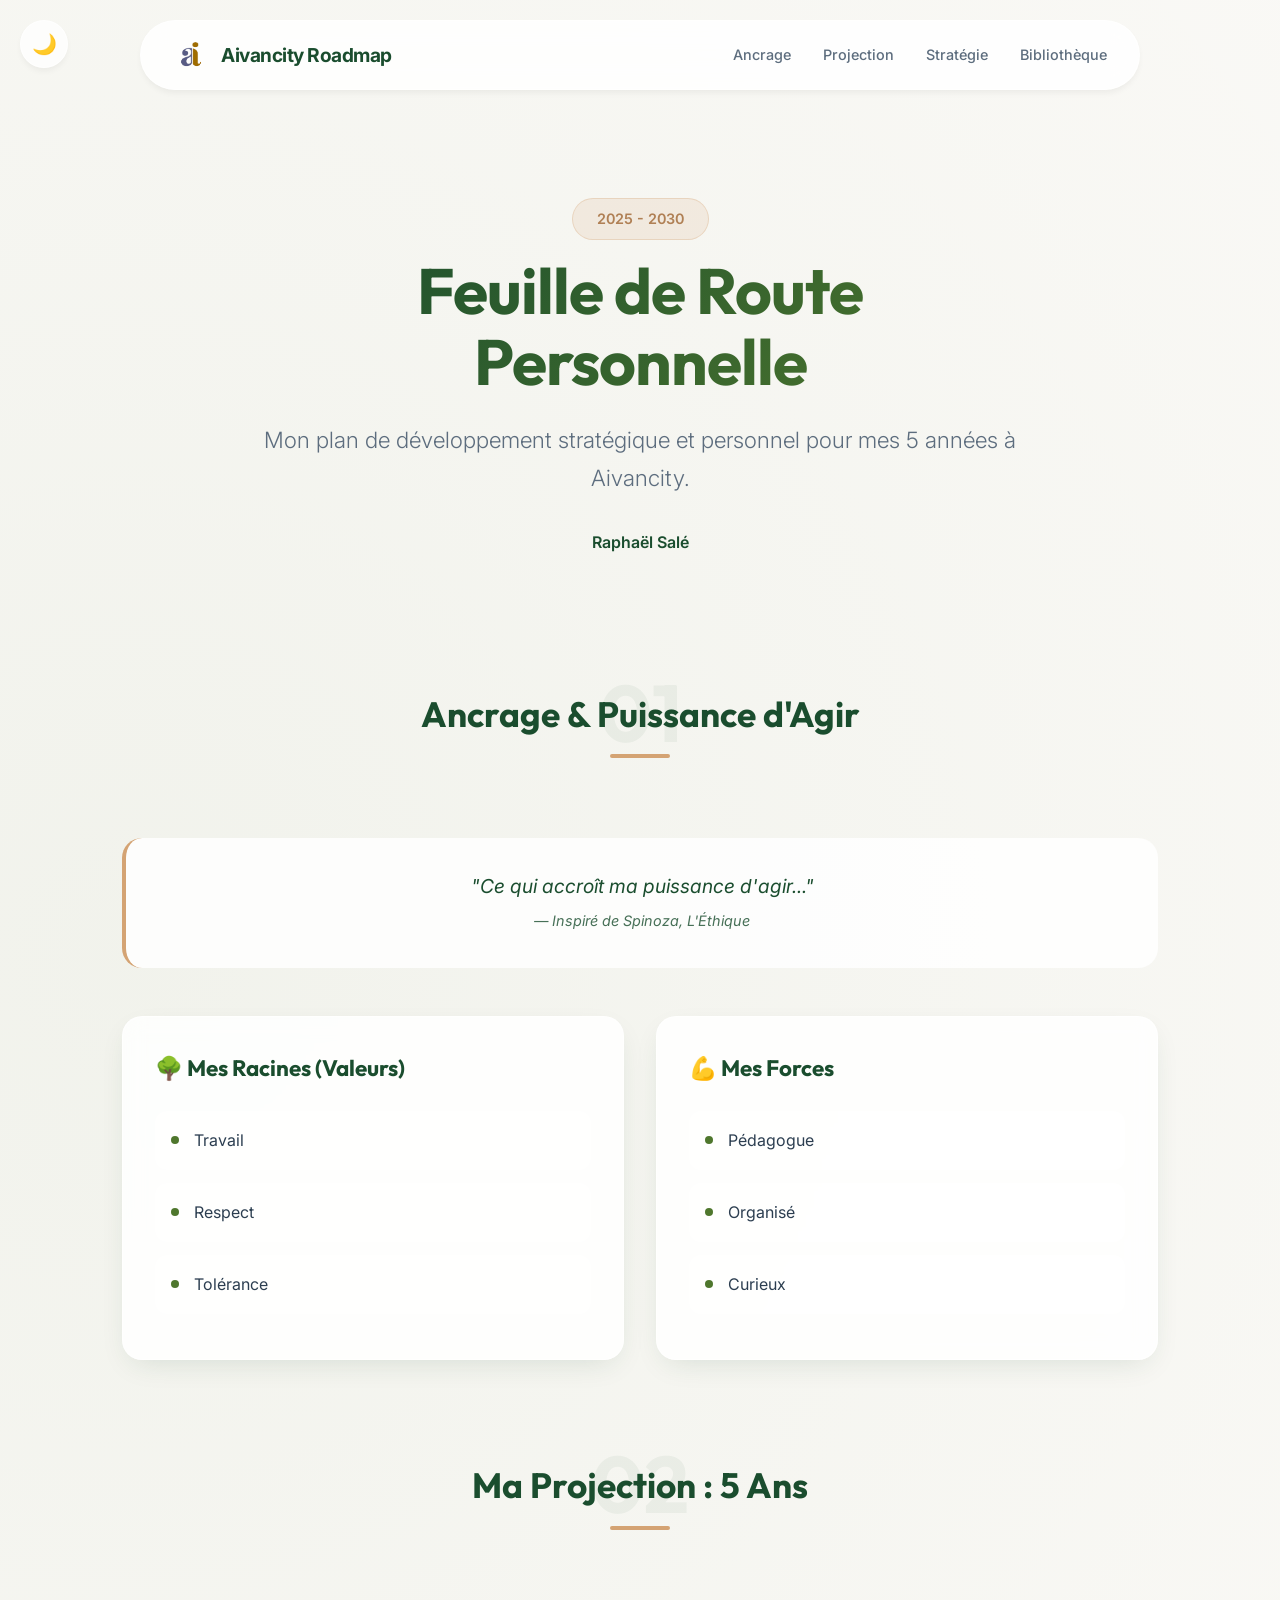
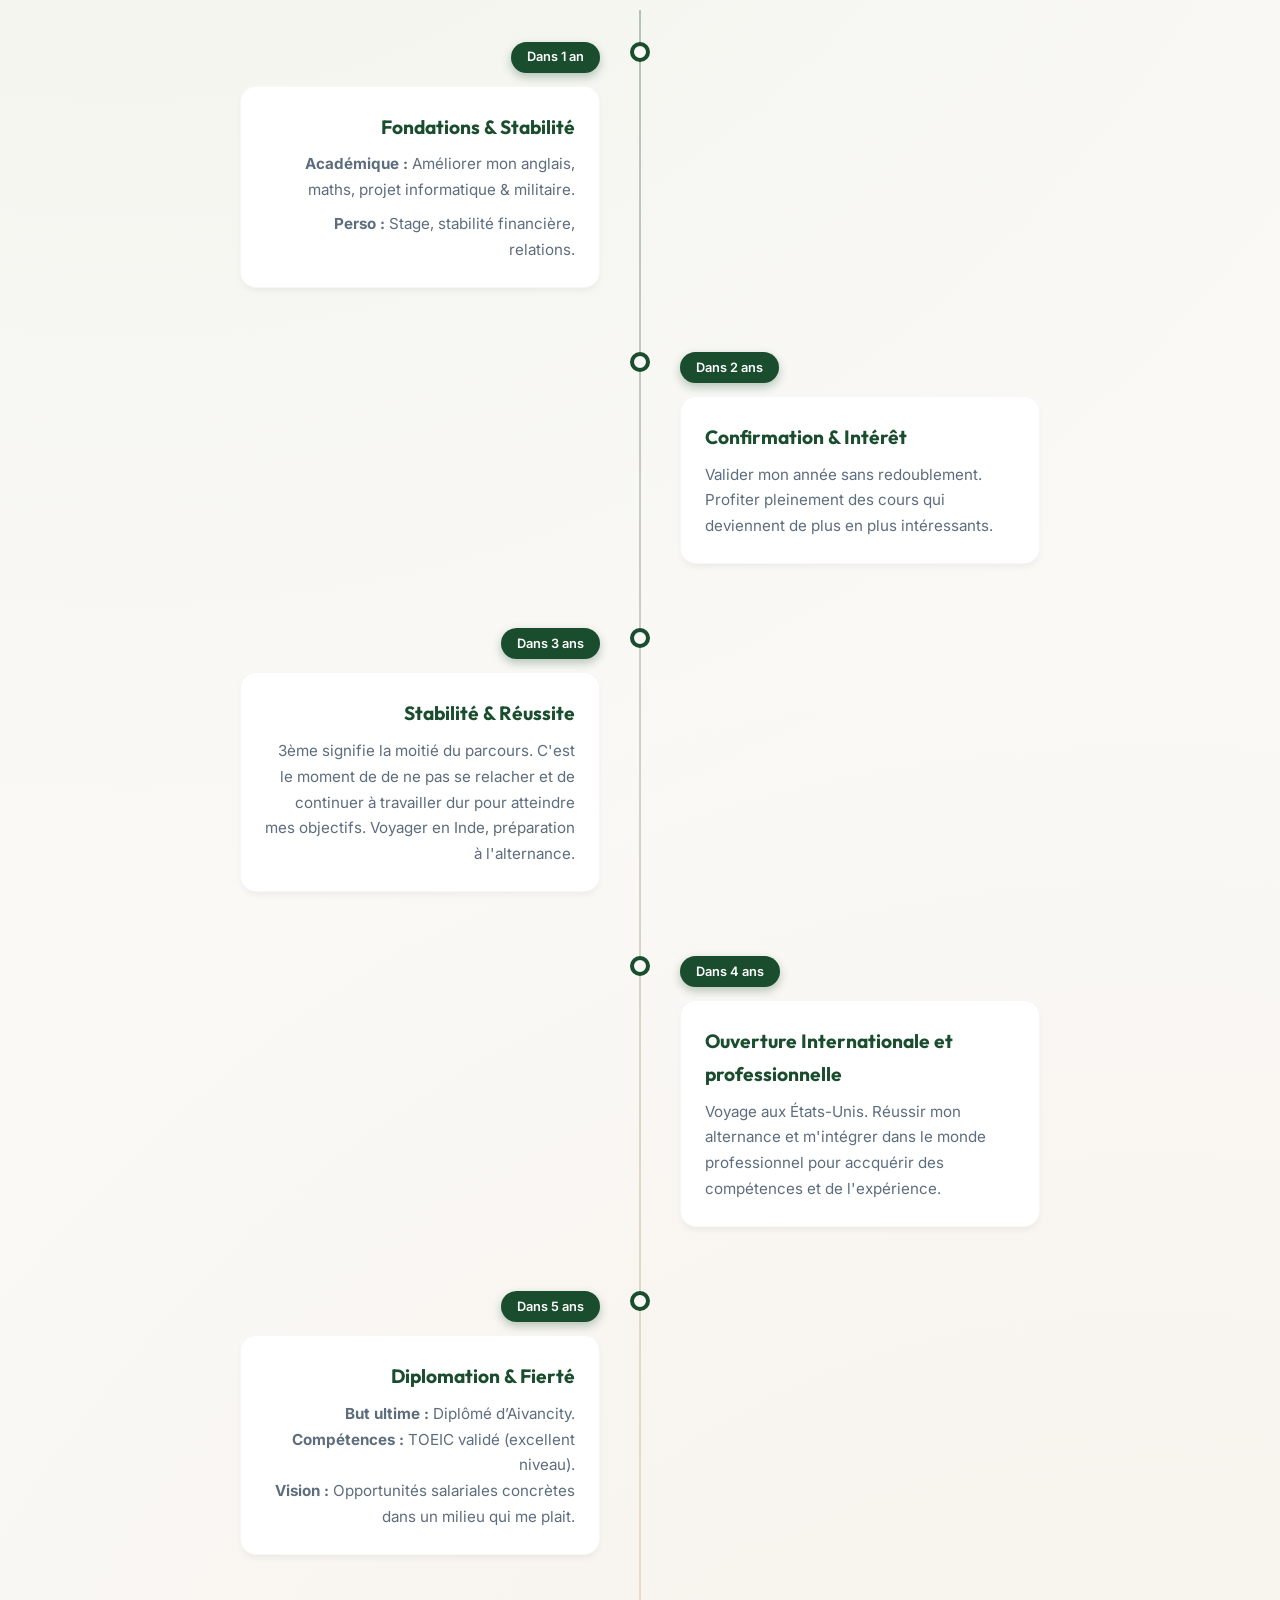
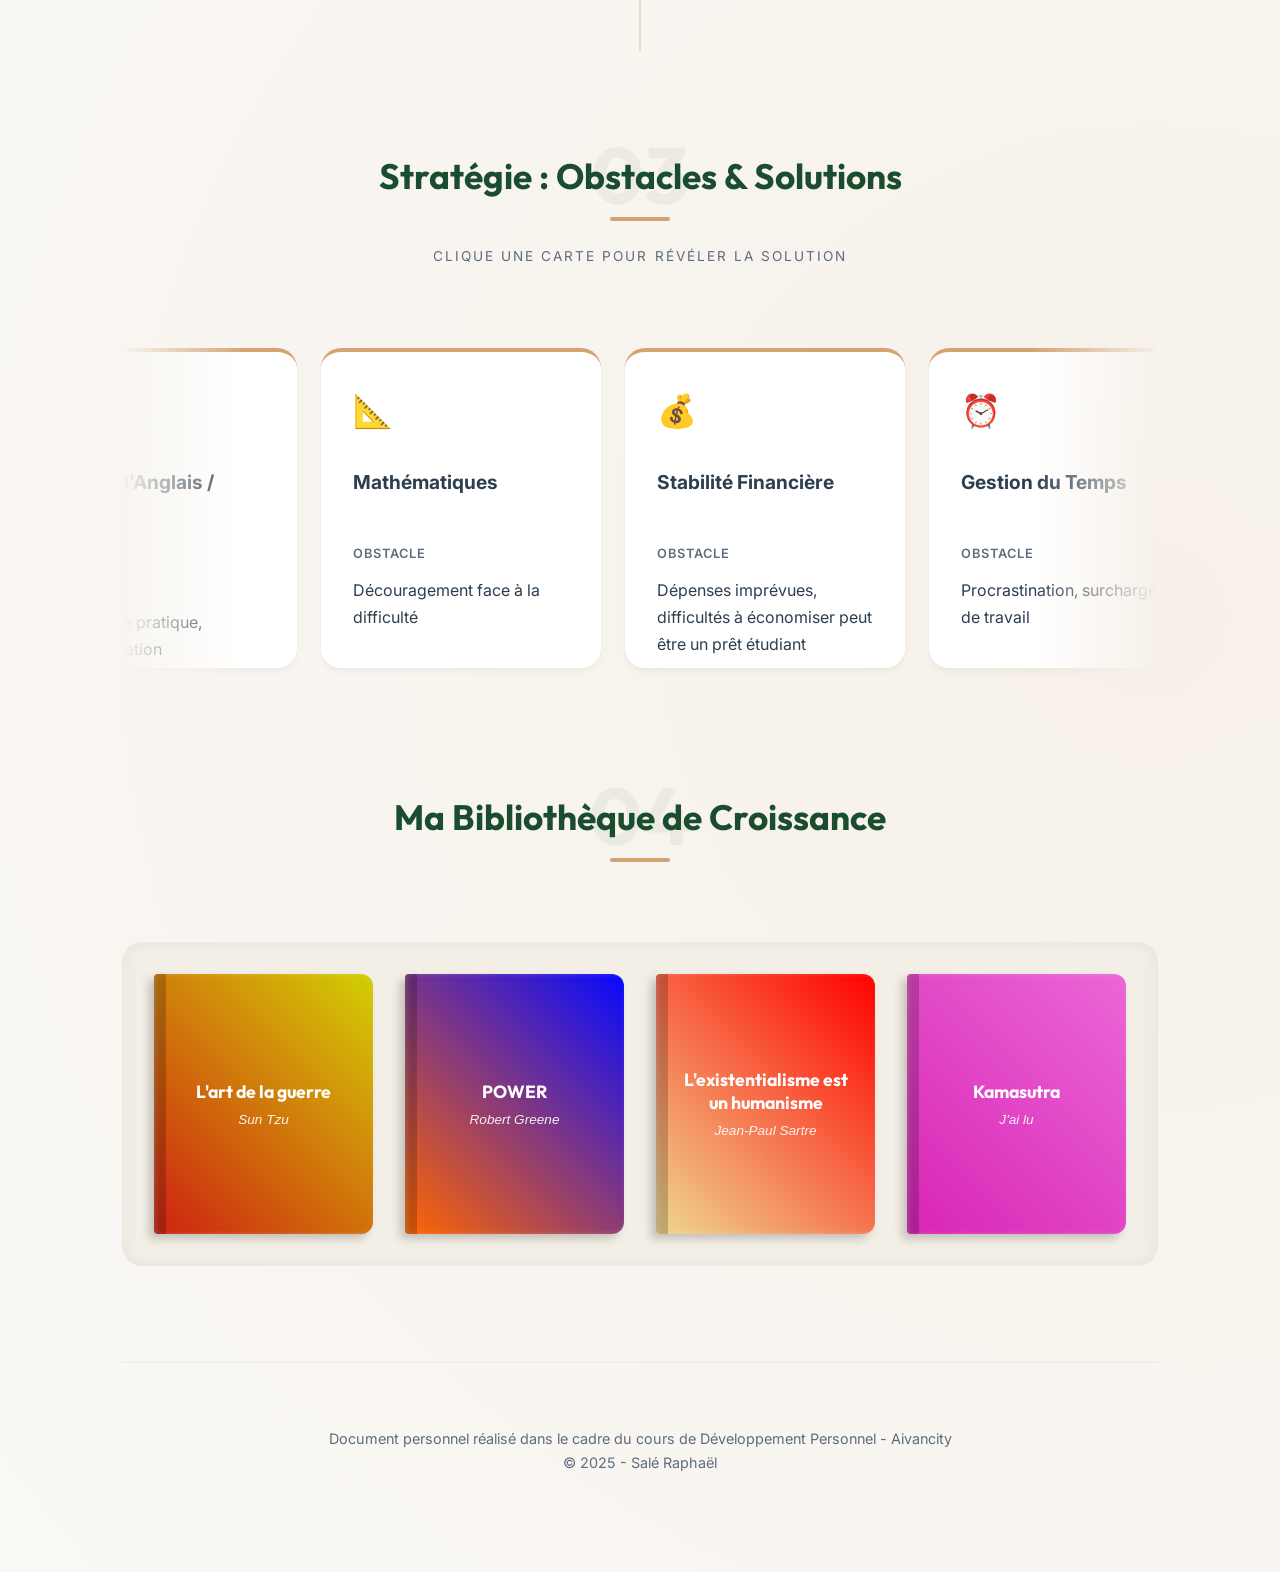
==== index.html @ b2b8fdcf "Commit du site web renommé en index" ====
<!DOCTYPE html>
<html lang="fr">

<head>
    <meta charset="UTF-8">
    <meta name="viewport" content="width=device-width, initial-scale=1.0">
    <title>Ma Feuille de Route - Aivancity</title>

    <!-- Google Fonts -->
    <link rel="preconnect" href="https://fonts.googleapis.com">
    <link rel="preconnect" href="https://fonts.gstatic.com" crossorigin>
    <link
        href="https://fonts.googleapis.com/css2?family=Inter:wght@300;400;500;600&family=Outfit:wght@300;400;600;700&display=swap"
        rel="stylesheet">

    <link rel="stylesheet" href="feuille-de-route.css">
</head>

<body>

    <button class="theme-toggle" type="button" aria-pressed="false" aria-label="Activer le mode sombre"
        title="Activer le mode sombre">
        <span class="theme-toggle-icon">🌙</span>
    </button>

    <!-- Navigation -->
    <nav class="navbar">
        <div class="nav-logo">
            <img src="logo.png" alt="Logo Aivancity" class="nav-logo-img">
            <span>Aivancity Roadmap</span>
        </div>
        <div class="nav-links">
            <a href="#ancrage">Ancrage</a>
            <a href="#projection">Projection</a>
            <a href="#strategie">Stratégie</a>
            <a href="#bibliotheque">Bibliothèque</a>
        </div>
    </nav>

    <!-- Hero -->
    <header>
        <div class="hero-content">
            <span class="hero-badge">2025 - 2030</span>
            <h1>Feuille de Route<br>Personnelle</h1>
            <p class="subtitle">Mon plan de développement stratégique et personnel pour mes 5 années à Aivancity.</p>
            <p style="font-weight: 600; color: var(--primary);">Raphaël Salé</p>
        </div>
    </header>

    <div class="container">

        <!-- Section 1: Ancrage -->
        <section id="ancrage">
            <div class="section-header">
                <span class="section-number">01</span>
                <h2>Ancrage & Puissance d'Agir</h2>
            </div>

            <div class="quote-box">
                "Ce qui accroît ma puissance d'agir..." <br>
                <span style="font-size: 0.9rem; opacity: 0.8;">— Inspiré de Spinoza, L'Éthique</span>
            </div>

            <div class="values-grid">
                <div class="card value-card">
                    <h3>🌳 Mes Racines (Valeurs)</h3>
                    <ul class="value-list">
                        <li>Travail</li>
                        <li>Respect</li>
                        <li>Tolérance</li>
                    </ul>
                </div>
                <div class="card value-card">
                    <h3>💪 Mes Forces</h3>
                    <ul class="value-list">
                        <li>Pédagogue</li>
                        <li>Organisé</li>
                        <li>Curieux</li>
                    </ul>
                </div>
            </div>
        </section>

        <!-- Section 2: Projection -->
        <section id="projection">
            <div class="section-header">
                <span class="section-number">02</span>
                <h2>Ma Projection : 5 Ans</h2>
            </div>

            <div class="timeline">

                <!-- Year 1 -->
                <div class="timeline-item">
                    <div class="timeline-dot"></div>
                    <div class="timeline-content">
                        <span class="year-badge">Dans 1 an</span>
                        <div class="timeline-card">
                            <h3>Fondations & Stabilité</h3>
                            <p><strong>Académique :</strong> Améliorer mon anglais, maths, projet informatique &
                                militaire.</p>
                            <p style="margin-top:0.5rem;"><strong>Perso :</strong> Stage, stabilité financière,
                                relations.</p>
                        </div>
                    </div>
                </div>

                <!-- Year 2 -->
                <div class="timeline-item">
                    <div class="timeline-dot"></div>
                    <div class="timeline-content">
                        <span class="year-badge">Dans 2 ans</span>
                        <div class="timeline-card">
                            <h3>Confirmation & Intérêt</h3>
                            <p>Valider mon année sans redoublement. Profiter pleinement des cours qui deviennent de plus
                                en plus intéressants.</p>
                        </div>
                    </div>
                </div>

                <!-- Year 3 -->
                <div class="timeline-item">
                    <div class="timeline-dot"></div>
                    <div class="timeline-content">
                        <span class="year-badge">Dans 3 ans</span>
                        <div class="timeline-card">
                            <h3>Stabilité & Réussite</h3>
                            <p>3ème signifie la moitié du parcours. C'est le moment de de ne pas se relacher et de continuer à travailler dur pour atteindre mes objectifs. Voyager en Inde, préparation à l'alternance.</p>
                        </div>
                    </div>
                </div>

                <!-- Year 4 -->
                <div class="timeline-item">
                    <div class="timeline-dot"></div>
                    <div class="timeline-content">
                        <span class="year-badge">Dans 4 ans</span>
                        <div class="timeline-card">
                            <h3>Ouverture Internationale et professionnelle</h3>
                            <p>Voyage aux États-Unis. Réussir mon alternance et m'intégrer dans le monde professionnel pour accquérir des compétences et de l'expérience.
                            </p>
                        </div>
                    </div>
                </div>

                <!-- Year 5 -->
                <div class="timeline-item">
                    <div class="timeline-dot"></div>
                    <div class="timeline-content">
                        <span class="year-badge">Dans 5 ans</span>
                        <div class="timeline-card">
                            <h3>Diplomation & Fierté</h3>
                            <p><strong>But ultime :</strong> Diplômé d’Aivancity.</p>
                            <p><strong>Compétences :</strong> TOEIC validé (excellent niveau).</p>
                            <p><strong>Vision :</strong> Opportunités salariales concrètes dans un milieu qui me plait.</p>
                        </div>
                    </div>
                </div>

            </div>
        </section>

        <!-- Section 3: Stratégie -->
        <section id="strategie">
            <div class="section-header">
                <span class="section-number">03</span>
                <h2>Stratégie : Obstacles & Solutions</h2>
                <p class="strategy-subtext">Clique une carte pour révéler la solution</p>
            </div>

            <div class="strategy-grid">
                <!-- Card 1 -->
                <div class="strategy-card" role="button" tabindex="0" aria-pressed="false">
                    <div class="strategy-card-inner">
                        <div class="strategy-card-face card-front">
                            <span class="strategy-icon">🇬🇧</span>
                            <span class="strategy-title">Niveau d'Anglais / TOEIC</span>
                            <span class="strategy-label">Obstacle</span>
                            <p>Manque de pratique, procrastination</p>
                        </div>
                        <div class="strategy-card-face card-back">
                            <span class="strategy-icon">🇬🇧</span>
                            <span class="strategy-title">Niveau d'Anglais / TOEIC</span>
                            <span class="strategy-label solution">Solution</span>
                            <p>Séries en VO, lire 1 article BBC/jour</p>
                        </div>
                    </div>
                </div>

                <!-- Card 2 -->
                <div class="strategy-card" role="button" tabindex="0" aria-pressed="false">
                    <div class="strategy-card-inner">
                        <div class="strategy-card-face card-front">
                            <span class="strategy-icon">📐</span>
                            <span class="strategy-title">Mathématiques</span>
                            <span class="strategy-label">Obstacle</span>
                            <p>Découragement face à la difficulté</p>
                        </div>
                        <div class="strategy-card-face card-back">
                            <span class="strategy-icon">📐</span>
                            <span class="strategy-title">Mathématiques</span>
                            <span class="strategy-label solution">Solution</span>
                            <p>Groupe de travail, tutorat, changer de méthode</p>
                        </div>
                    </div>
                </div>

                <!-- Card 3 -->
                <div class="strategy-card" role="button" tabindex="0" aria-pressed="false">
                    <div class="strategy-card-inner">
                        <div class="strategy-card-face card-front">
                            <span class="strategy-icon">💰</span>
                            <span class="strategy-title">Stabilité Financière</span>
                            <span class="strategy-label">Obstacle</span>
                            <p>Dépenses imprévues, difficultés à économiser peut être un prêt étudiant</p>
                        </div>
                        <div class="strategy-card-face card-back">
                            <span class="strategy-icon">💰</span>
                            <span class="strategy-title">Stabilité Financière</span>
                            <span class="strategy-label solution">Solution</span>
                            <p>Job étudiant le WE, gestion budget stricte</p>
                        </div>
                    </div>
                </div>

                <!-- Card 4 -->
                <div class="strategy-card" role="button" tabindex="0" aria-pressed="false">
                    <div class="strategy-card-inner">
                        <div class="strategy-card-face card-front">
                            <span class="strategy-icon">⏰</span>
                            <span class="strategy-title">Gestion du Temps</span>
                            <span class="strategy-label">Obstacle</span>
                            <p>Procrastination, surcharge de travail</p>
                        </div>
                        <div class="strategy-card-face card-back">
                            <span class="strategy-icon">⏰</span>
                            <span class="strategy-title">Gestion du Temps</span>
                            <span class="strategy-label solution">Solution</span>
                            <p>Planning hebdomadaire, technique Pomodoro</p>
                        </div>
                    </div>
                </div>

                <!-- Card 5 -->
                <div class="strategy-card" role="button" tabindex="0" aria-pressed="false">
                    <div class="strategy-card-inner">
                        <div class="strategy-card-face card-front">
                            <span class="strategy-icon">🧠</span>
                            <span class="strategy-title">Motivation</span>
                            <span class="strategy-label">Obstacle</span>
                            <p>Perte de motivation pendant les révisions</p>
                        </div>
                        <div class="strategy-card-face card-back">
                            <span class="strategy-icon">🧠</span>
                            <span class="strategy-title">Motivation</span>
                            <span class="strategy-label solution">Solution</span>
                            <p>Objectifs journaliers, récompenses personnelles</p>
                        </div>
                    </div>
                </div>

            </div>
        </section>

        <!-- Section 4: Bibliothèque -->
        <section id="bibliotheque">
            <div class="section-header">
                <span class="section-number">04</span>
                <h2>Ma Bibliothèque de Croissance</h2>
            </div>

            <div class="shelf-grid">

                <!-- Livre 1 -->
                <button class="book" data-book-title="L'art de la guerre" data-book-author="Sun Tzu"
                    data-book-note="Ce livre m'a appris la stratégie, la discipline, et l’importance de connaître ses forces et celles de l’ennemi.">
                    <div class="book-cover">
                        <div class="book-spine"></div>
                        <span class="book-title">L'art de la guerre</span>
                        <span class="book-author">Sun Tzu</span>
                    </div>
                </button>

                <!-- Livre 2 -->
                <button class="book" data-book-title="POWER" data-book-author="Robert Greene"
                    data-book-note="Ce livre m’a appris à comprendre les dynamiques de pouvoir, à éviter la naïveté sociale et à reconnaître les stratégies d’influence.">
                    <div class="book-cover">
                        <div class="book-spine"></div>
                        <span class="book-title">POWER</span>
                        <span class="book-author">Robert Greene</span>
                    </div>
                </button>

                <!-- Livre 3 -->
                <button class="book" data-book-title="L'existentialisme est un humanisme"
                    data-book-author="Jean-Paul Sartre"
                    data-book-note="Ce livre m’a appris la liberté individuelle, la responsabilité totale de nos choix et la construction de soi.">
                    <div class="book-cover">
                        <div class="book-spine"></div>
                        <span class="book-title">L'existentialisme est un humanisme</span>
                        <span class="book-author">Jean-Paul Sartre</span>
                    </div>
                </button>

                <!-- Livre 4 -->
                <button class="book" data-book-title="Kamasutra" data-book-author="J'ai lu"
                    data-book-note="Ce livre m’a appris la connexion, l’écoute, le respect ainsi que l’importance de comprendre les besoins de ma partenaire.">
                    <div class="book-cover">
                        <div class="book-spine"></div>
                        <span class="book-title">Kamasutra</span>
                        <span class="book-author">J'ai lu</span>
                    </div>
                </button>

            </div>
        </section>

        <!-- MODAL -->
        <div class="book-modal" role="dialog" aria-modal="true" aria-hidden="true">
            <div class="book-modal-content">
                <button class="book-modal-close" aria-label="Fermer la fenêtre">&times;</button>

                <div class="book-modal-header">
                    <span class="book-modal-label">Ce que ce livre m'a apporté</span>
                    <h3 class="book-modal-title"></h3>
                    <p class="book-modal-author"></p>
                </div>

                <form class="book-modal-form">
                    <label for="book-note">Mes apprentissages</label>
                    <textarea id="book-note" rows="5" placeholder="Écris ici ce que ce livre t'a apporté..."
                        readonly></textarea>
                </form>
            </div>
        </div>


        <footer>
            <p>Document personnel réalisé dans le cadre du cours de Développement Personnel - Aivancity</p>
            <p>&copy; 2025 - Salé Raphaël</p>
        </footer>

        <script>
            document.addEventListener('DOMContentLoaded', () => {
                const strategyGrid = document.querySelector('.strategy-grid');
                const shelfGrid = document.querySelector('.shelf-grid');
                const bookModal = document.querySelector('.book-modal');
                const bookModalTitle = document.querySelector('.book-modal-title');
                const bookModalAuthor = document.querySelector('.book-modal-author');
                const bookModalClose = document.querySelector('.book-modal-close');
                const bookModalSave = document.querySelector('.book-modal-save');
                const bookNoteField = document.querySelector('#book-note');
                let lastFocusedBook = null;

                const themeToggle = document.querySelector('.theme-toggle');
                const themeToggleIcon = document.querySelector('.theme-toggle-icon');
                const prefersReducedMotion = window.matchMedia('(prefers-reduced-motion: reduce)');
                const prefersDarkScheme = window.matchMedia('(prefers-color-scheme: dark)');
                const rootElement = document.documentElement;
                const THEME_STORAGE_KEY = 'aivancity-theme';

                // -------------------------------
                //  THÈME
                // -------------------------------
                const applyTheme = (theme) => {
                    const normalizedTheme = theme === 'dark' ? 'dark' : 'light';

                    if (normalizedTheme === 'dark') {
                        rootElement.setAttribute('data-theme', 'dark');
                    } else {
                        rootElement.removeAttribute('data-theme');
                    }

                    if (themeToggle) {
                        themeToggle.setAttribute('aria-pressed', normalizedTheme === 'dark');
                        themeToggle.dataset.themeState = normalizedTheme;
                        themeToggle.title = normalizedTheme === 'dark' ? 'Revenir en mode clair' : 'Activer le mode sombre';
                    }

                    if (themeToggleIcon) {
                        themeToggleIcon.textContent = normalizedTheme === 'dark' ? '☀️' : '🌙';
                    }
                };

                const storedTheme = localStorage.getItem(THEME_STORAGE_KEY);
                const initialTheme = storedTheme || (prefersDarkScheme.matches ? 'dark' : 'light');
                applyTheme(initialTheme);

                themeToggle?.addEventListener('click', () => {
                    const isDark = rootElement.getAttribute('data-theme') === 'dark';
                    const nextTheme = isDark ? 'light' : 'dark';
                    localStorage.setItem(THEME_STORAGE_KEY, nextTheme);
                    applyTheme(nextTheme);
                });

                const handleSystemThemeChange = (event) => {
                    if (localStorage.getItem(THEME_STORAGE_KEY)) return;
                    applyTheme(event.matches ? 'dark' : 'light');
                };

                if (typeof prefersDarkScheme.addEventListener === 'function') {
                    prefersDarkScheme.addEventListener('change', handleSystemThemeChange);
                } else if (typeof prefersDarkScheme.addListener === 'function') {
                    prefersDarkScheme.addListener(handleSystemThemeChange);
                }

                // -------------------------------
                //  STRATÉGIES
                // -------------------------------
                const flipBindings = new WeakSet();
                const setupFlipInteractions = () => {
                    if (!strategyGrid) return;

                    strategyGrid.querySelectorAll('.strategy-card').forEach(card => {
                        if (flipBindings.has(card)) return;
                        flipBindings.add(card);

                        const toggleFlip = () => {
                            const isFlipped = card.classList.toggle('is-flipped');
                            card.setAttribute('aria-pressed', String(isFlipped));
                        };

                        card.addEventListener('click', toggleFlip);
                        card.addEventListener('keydown', (event) => {
                            if (event.key === 'Enter' || event.key === ' ') {
                                event.preventDefault();
                                toggleFlip();
                            }
                        });
                    });
                };

                setupFlipInteractions();

                if (!strategyGrid) return;
                if (prefersReducedMotion.matches) return;

                const originalCards = Array.from(strategyGrid.children);
                if (!originalCards.length || strategyGrid.scrollWidth <= strategyGrid.clientWidth) {
                    return;
                }

                originalCards.forEach(card => {
                    const clone = card.cloneNode(true);
                    clone.setAttribute('aria-hidden', 'true');
                    clone.setAttribute('tabindex', '-1');
                    clone.removeAttribute('role');
                    clone.classList.remove('is-flipped');
                    clone.setAttribute('aria-pressed', 'false');
                    clone.classList.add('strategy-card-clone');
                    strategyGrid.appendChild(clone);
                });

                setupFlipInteractions();

                strategyGrid.style.scrollBehavior = 'auto';

                let isHovering = false;
                let animationFrameId;
                const speed = 1;
                const loopWidth = strategyGrid.scrollWidth / 2;

                const animate = () => {
                    if (!isHovering) {
                        strategyGrid.scrollLeft = (strategyGrid.scrollLeft + speed) % loopWidth;
                    }
                    animationFrameId = requestAnimationFrame(animate);
                };

                strategyGrid.addEventListener('mouseenter', () => {
                    isHovering = true;
                });

                strategyGrid.addEventListener('mouseleave', () => {
                    isHovering = false;
                });

                document.addEventListener('visibilitychange', () => {
                    if (document.hidden) {
                        cancelAnimationFrame(animationFrameId);
                    } else {
                        animate();
                    }
                });

                animate();


                // -------------------------------
                //  BIBLIOTHÈQUE (PARTIE QUE TU VEUX)
                // -------------------------------

                // 🔥 MODIFIÉ POUR AFFICHER LA NOTE
                const openBookModal = (title, author, note) => {
                    if (!bookModal) return;

                    bookModalTitle.textContent = title;
                    bookModalAuthor.textContent = author;

                    // ✔️ Affichage de ce que TU AS MIS dans data-book-note
                    bookNoteField.value = note || "";

                    bookModal.setAttribute('aria-hidden', 'false');
                    bookModalClose.focus();
                };

                const closeBookModal = () => {
                    if (!bookModal) return;
                    bookModal.setAttribute('aria-hidden', 'true');
                    bookNoteField.value = '';
                    if (lastFocusedBook) lastFocusedBook.focus();
                };

                const handleBookActivation = (book) => {
                    lastFocusedBook = book;
                    openBookModal(
                        book.dataset.bookTitle || '',
                        book.dataset.bookAuthor || '',
                        book.dataset.bookNote || ''        // ✔️ Prend la note depuis le HTML
                    );
                };

                if (shelfGrid) {
                    shelfGrid.querySelectorAll('.book').forEach(book => {
                        book.addEventListener('click', () => handleBookActivation(book));
                        book.addEventListener('keydown', (event) => {
                            if (event.key === 'Enter' || event.key === ' ') {
                                event.preventDefault();
                                handleBookActivation(book);
                            }
                        });
                    });
                }

                bookModalClose?.addEventListener('click', closeBookModal);
                bookModalSave?.addEventListener('click', closeBookModal);

                bookModal?.addEventListener('click', (event) => {
                    if (event.target === bookModal) closeBookModal();
                });

                document.addEventListener('keydown', (event) => {
                    if (event.key === 'Escape' && bookModal?.getAttribute('aria-hidden') === 'false') {
                        event.preventDefault();
                        closeBookModal();
                    }

                });
            });
        </script>
---- feuille-de-route.css ----
/* --- RESET & VARIABLES --- */
:root {
    /* Palette "Premium Nature" */
    --primary: #1A4D2E;
    /* Deep Forest Green */
    --primary-light: #2E8B57;
    --secondary: #4F772D;
    /* Sage Green */
    --accent: #D4A373;
    /* Gold/Amber */
    --bg-color: #FAF9F6;
    /* Cream/Off-White */
    --surface: rgba(255, 255, 255, 0.85);
    --text-dark: #2C3E50;
    --text-light: #5D6D7E;
    --white: #ffffff;
    --surface-muted: rgba(255, 255, 255, 0.6);
    --shelf-bg: #F4EFE6;

    /* Effects */
    --glass: blur(12px);
    --shadow-sm: 0 4px 6px -1px rgba(0, 0, 0, 0.05);
    --shadow-md: 0 10px 30px -10px rgba(26, 77, 46, 0.15);
    --shadow-lg: 0 20px 40px -10px rgba(26, 77, 46, 0.2);
    --radius: 20px;
    --transition: all 0.3s cubic-bezier(0.4, 0, 0.2, 1);
}

:root[data-theme="dark"] {
    --primary: #E4F0E8;
    --primary-light: #8ED9A4;
    --secondary: #9EE6C4;
    --accent: #FFC285;
    --bg-color: #0E1A17;
    --surface: rgba(12, 24, 21, 0.9);
    --surface-muted: rgba(15, 30, 26, 0.85);
    --text-dark: #F5FFF9;
    --text-light: #C0D5CB;
    --white: #152723;
    --shelf-bg: #13241F;
    --tree-canopy: rgba(158, 230, 196, 0.12);
    --tree-branch: rgba(255, 194, 133, 0.18);
    --tree-trunk: #C18E55;
    --tree-root: rgba(193, 142, 85, 0.4);
    --shadow-sm: 0 4px 12px -4px rgba(0, 0, 0, 0.6);
    --shadow-md: 0 15px 35px -10px rgba(0, 0, 0, 0.55);
    --shadow-lg: 0 30px 60px -20px rgba(0, 0, 0, 0.7);
}

* {
    margin: 0;
    padding: 0;
    box-sizing: border-box;
    scroll-behavior: smooth;
}

body {
    background-color: var(--bg-color);
    color: var(--text-dark);
    font-family: 'Inter', sans-serif;
    line-height: 1.7;
    background-image:
        radial-gradient(circle at 10% 20%, rgba(79, 119, 45, 0.05) 0%, transparent 40%),
        radial-gradient(circle at 90% 80%, rgba(212, 163, 115, 0.1) 0%, transparent 40%);
    overflow-x: hidden;
    transition: background-color 0.4s ease, color 0.4s ease;
}

:root[data-theme="dark"] body {
    background-image:
        radial-gradient(circle at 10% 20%, rgba(158, 230, 196, 0.06) 0%, transparent 40%),
        radial-gradient(circle at 80% 10%, rgba(255, 194, 133, 0.08) 0%, transparent 45%);
}

h1,
h2,
h3,
h4 {
    font-family: 'Outfit', sans-serif;
    color: var(--primary);
}

a {
    text-decoration: none;
    color: inherit;
}

body,
.navbar,
.card,
.quote-box,
.value-list li,
.timeline-card,
.strategy-card,
.book-cover,
.shelf-grid,
footer,
.theme-toggle {
    transition: background-color 0.4s ease, color 0.4s ease, border-color 0.4s ease, box-shadow 0.4s ease;
}

/* --- THEME TOGGLE --- */
.theme-toggle {
    position: fixed;
    top: 20px;
    left: 20px;
    width: 48px;
    height: 48px;
    border-radius: 50%;
    border: 1px solid rgba(255, 255, 255, 0.6);
    background: rgba(255, 255, 255, 0.75);
    box-shadow: var(--shadow-sm);
    display: flex;
    align-items: center;
    justify-content: center;
    cursor: pointer;
    z-index: 1500;
    backdrop-filter: var(--glass);
    -webkit-backdrop-filter: var(--glass);
    color: var(--primary);
}

.theme-toggle:hover {
    transform: translateY(-2px);
    box-shadow: var(--shadow-md);
}

.theme-toggle:focus-visible {
    outline: 2px solid var(--accent);
    outline-offset: 4px;
}

.theme-toggle-icon {
    font-size: 1.25rem;
    transition: transform 0.4s ease;
}

.theme-toggle[data-theme-state="dark"] .theme-toggle-icon {
    transform: rotate(180deg);
}

:root[data-theme="dark"] .theme-toggle {
    background: rgba(9, 20, 17, 0.95);
    border-color: rgba(255, 255, 255, 0.25);
    color: var(--accent);
}

/* --- NAVIGATION --- */
.navbar {
    position: sticky;
    top: 20px;
    width: 90%;
    max-width: 1000px;
    margin: 0 auto;
    background: var(--surface);
    backdrop-filter: var(--glass);
    -webkit-backdrop-filter: var(--glass);
    padding: 1rem 2rem;
    border-radius: 50px;
    box-shadow: var(--shadow-sm);
    z-index: 1000;
    display: flex;
    justify-content: space-between;
    align-items: center;
    border: 1px solid rgba(255, 255, 255, 0.5);
}

:root[data-theme="dark"] .navbar {
    border-color: rgba(255, 255, 255, 0.15);
}

.nav-logo {
    display: flex;
    align-items: center;
    gap: 0.75rem;
    font-weight: 700;
    font-size: 1.2rem;
    color: var(--primary);
    letter-spacing: -0.5px;
}

.nav-logo-img {
    width: 36px;
    height: 36px;
    object-fit: contain;
}

.nav-links {
    display: flex;
    gap: 2rem;
}

.nav-links a {
    font-size: 0.9rem;
    font-weight: 500;
    color: var(--text-light);
    transition: var(--transition);
    position: relative;
}

.nav-links a:hover {
    color: var(--primary);
}

.nav-links a::after {
    content: '';
    position: absolute;
    bottom: -4px;
    left: 0;
    width: 0;
    height: 2px;
    background: var(--accent);
    transition: var(--transition);
}

.nav-links a:hover::after {
    width: 100%;
}

/* --- HERO SECTION --- */
header {
    padding: 8rem 2rem 6rem;
    text-align: center;
    position: relative;
}

.hero-content {
    max-width: 800px;
    margin: 0 auto;
    animation: fadeInUp 1s ease-out;
}

h1 {
    font-size: 4rem;
    line-height: 1.1;
    margin-bottom: 1.5rem;
    background: linear-gradient(135deg, var(--primary) 0%, var(--secondary) 100%);
    background-clip: text;
    -webkit-background-clip: text;
    -webkit-text-fill-color: transparent;
    letter-spacing: -1px;
}

.subtitle {
    font-size: 1.4rem;
    color: var(--text-light);
    margin-bottom: 2rem;
    font-weight: 300;
}

.hero-badge {
    display: inline-block;
    padding: 0.5rem 1.5rem;
    background: rgba(212, 163, 115, 0.15);
    color: #B08055;
    border-radius: 50px;
    font-weight: 600;
    font-size: 0.9rem;
    margin-bottom: 1rem;
    border: 1px solid rgba(212, 163, 115, 0.3);
}

/* --- CONTAINER & SECTIONS --- */
.container {
    max-width: 1100px;
    margin: 0 auto;
    padding: 2rem;
}

section {
    margin-bottom: 6rem;
    position: relative;
}

.section-header {
    text-align: center;
    margin-bottom: 4rem;
    position: relative;
}

.strategy-subtext {
    font-size: 0.85rem;
    color: var(--text-light);
    margin-top: 0.5rem;
    text-transform: uppercase;
    letter-spacing: 0.15em;
}

.section-number {
    font-family: 'Outfit', sans-serif;
    font-size: 5rem;
    color: rgba(26, 77, 46, 0.05);
    position: absolute;
    top: -40px;
    left: 50%;
    transform: translateX(-50%);
    z-index: -1;
    font-weight: 700;
}

h2 {
    font-size: 2.2rem;
    margin-bottom: 1rem;
    position: relative;
    display: inline-block;
}

h2::after {
    content: '';
    display: block;
    width: 60px;
    height: 4px;
    background: var(--accent);
    margin: 10px auto 0;
    border-radius: 2px;
}

/* --- CARDS GENERAL --- */
.card {
    background: var(--surface);
    backdrop-filter: blur(10px);
    border-radius: var(--radius);
    padding: 2rem;
    box-shadow: var(--shadow-md);
    border: 1px solid rgba(255, 255, 255, 0.6);
    transition: var(--transition);
}

.card:hover {
    transform: translateY(-5px);
    box-shadow: var(--shadow-lg);
}

/* --- SECTION 1: VALUES (GRID) --- */
.quote-box {
    text-align: center;
    font-size: 1.2rem;
    font-style: italic;
    color: var(--primary);
    margin-bottom: 3rem;
    padding: 2rem;
    background: var(--surface);
    border-radius: var(--radius);
    border-left: 4px solid var(--accent);
}

.values-grid {
    display: grid;
    grid-template-columns: repeat(auto-fit, minmax(300px, 1fr));
    gap: 2rem;
}

.value-card h3 {
    display: flex;
    align-items: center;
    gap: 10px;
    margin-bottom: 1.5rem;
    font-size: 1.4rem;
}

.value-list {
    list-style: none;
}

.value-list li {
    padding: 1rem;
    margin-bottom: 0.8rem;
    background: var(--surface-muted);
    border-radius: 12px;
    display: flex;
    align-items: center;
    transition: var(--transition);
}

.value-list li:hover {
    background: var(--white);
    transform: translateX(5px);
}

.value-list li::before {
    content: '';
    width: 8px;
    height: 8px;
    background: var(--secondary);
    border-radius: 50%;
    margin-right: 15px;
}

/* --- SECTION 2: TIMELINE --- */
.timeline {
    position: relative;
    max-width: 800px;
    margin: 0 auto;
    padding: 2rem 0;
}

.timeline::before {
    content: '';
    position: absolute;
    left: 50%;
    transform: translateX(-50%);
    top: 0;
    height: 100%;
    width: 2px;
    background: linear-gradient(to bottom, var(--primary), var(--accent));
    opacity: 0.3;
}

.timeline-item {
    display: flex;
    justify-content: center;
    padding-bottom: 4rem;
    position: relative;
}

.timeline-content {
    width: 45%;
    position: relative;
}

.timeline-item:nth-child(odd) .timeline-content {
    margin-right: auto;
    text-align: right;
}

.timeline-item:nth-child(even) .timeline-content {
    margin-left: auto;
    text-align: left;
}

.timeline-dot {
    position: absolute;
    left: 50%;
    top: 0;
    transform: translateX(-50%);
    width: 20px;
    height: 20px;
    background: var(--bg-color);
    border: 4px solid var(--primary);
    border-radius: 50%;
    z-index: 2;
}

.year-badge {
    background: var(--primary);
    color: var(--white);
    padding: 0.3rem 1rem;
    border-radius: 50px;
    font-size: 0.8rem;
    font-weight: 600;
    display: inline-block;
    margin-bottom: 0.8rem;
    box-shadow: 0 4px 10px rgba(26, 77, 46, 0.3);
}

.timeline-card {
    background: var(--white);
    padding: 1.5rem;
    border-radius: 16px;
    box-shadow: var(--shadow-sm);
    border: 1px solid rgba(0, 0, 0, 0.03);
}

.timeline-card h3 {
    font-size: 1.2rem;
    margin-bottom: 0.5rem;
}

.timeline-card p {
    font-size: 0.95rem;
    color: var(--text-light);
}

/* --- SECTION 3: STRATEGY GRID --- */
.strategy-grid {
    position: relative;
    display: flex;
    gap: 1.5rem;
    overflow-x: hidden;
    padding: 1rem 0 1.5rem;
    scroll-padding: 1rem;
    scroll-snap-type: none;
    mask-image: linear-gradient(to right, transparent, #000 12%, #000 88%, transparent);
    -webkit-mask-image: linear-gradient(to right, transparent, #000 12%, #000 88%, transparent);
}

.strategy-grid::-webkit-scrollbar {
    display: none;
}

.strategy-card {
    flex: 0 0 280px;
    min-height: 320px;
    perspective: 1200px;
    scroll-snap-align: start;
    cursor: pointer;
    position: relative;
}

.strategy-card:focus-visible {
    outline: 2px solid var(--accent);
    outline-offset: 6px;
}

.strategy-card-inner {
    position: relative;
    width: 100%;
    height: 100%;
    transform-style: preserve-3d;
    transition: transform 0.7s cubic-bezier(0.25, 0.1, 0.25, 1);
}

.strategy-card.is-flipped .strategy-card-inner {
    transform: rotateY(180deg);
}

.strategy-card-face {
    position: absolute;
    inset: 0;
    height: 100%;
    padding: 2rem;
    border-radius: var(--radius);
    border-top: 4px solid var(--accent);
    box-shadow: var(--shadow-sm);
    background: var(--white);
    backface-visibility: hidden;
    display: flex;
    flex-direction: column;
    gap: 0.75rem;
    transition: background-color 0.4s ease, box-shadow 0.4s ease;
}

.strategy-card-face.card-back {
    transform: rotateY(180deg);
    background: var(--surface);
}

.strategy-card:hover .strategy-card-face {
    box-shadow: var(--shadow-md);
}

.strategy-label.solution {
    color: var(--primary);
}


.strategy-icon {
    font-size: 2rem;
    margin-bottom: 1rem;
    display: block;
}

.strategy-title {
    font-weight: 700;
    font-size: 1.2rem;
    margin-bottom: 1rem;
    color: var(--text-dark);
    display: block;
}

.strategy-label {
    font-size: 0.8rem;
    text-transform: uppercase;
    letter-spacing: 1px;
    color: var(--text-light);
    margin-top: 1rem;
    display: block;
    font-weight: 600;
}

/* --- SECTION 4: LIBRARY (SHELF) --- */
.shelf-grid {
    display: grid;
    grid-template-columns: repeat(auto-fill, minmax(180px, 1fr));
    gap: 3rem 2rem;
    padding: 2rem;
    background: var(--shelf-bg);
    /* Wood-ish light tone */
    border-radius: var(--radius);
    box-shadow: inset 0 0 20px rgba(0, 0, 0, 0.05);
}

.book {
    perspective: 1000px;
    cursor: pointer;
    background: none;
    border: none;
    padding: 0;
    position: relative;
}

.book:focus-visible .book-cover {
    outline: 2px solid var(--accent);
    outline-offset: 6px;
}

.book-cover {
    background: var(--primary);
    height: 260px;
    border-radius: 4px 12px 12px 4px;
    box-shadow:
        -5px 5px 10px rgba(0, 0, 0, 0.2),
        inset 2px 0 5px rgba(255, 255, 255, 0.2);
    display: flex;
    flex-direction: column;
    justify-content: center;
    align-items: center;
    padding: 1.5rem;
    text-align: center;
    color: var(--white);
    transition: transform 0.4s ease;
    position: relative;
}

.shelf-grid > .book:nth-child(1) .book-cover {
    background: linear-gradient(45deg, #ce2212, #d2cf04);
}

.shelf-grid > .book:nth-child(2) .book-cover {
    background: linear-gradient(45deg, #ff6600, #060aff);
}

.shelf-grid > .book:nth-child(3) .book-cover {
    background: linear-gradient(45deg, #eed890, #ff0000);
}

.shelf-grid > .book:nth-child(4) .book-cover {
    background: linear-gradient(45deg, #d300acd7, #e622cfa9);
}



.book:hover .book-cover,
.book:focus-visible .book-cover {
    transform: rotateY(-15deg) scale(1.05);
    box-shadow: -15px 15px 20px rgba(0, 0, 0, 0.3);
}

.book-spine {
    position: absolute;
    left: 0;
    top: 0;
    bottom: 0;
    width: 12px;
    background: rgba(0, 0, 0, 0.2);
    border-radius: 4px 0 0 4px;
}

.book-title {
    font-family: 'Outfit', sans-serif;
    font-weight: 700;
    font-size: 1.1rem;
    margin-bottom: 0.5rem;
    line-height: 1.3;
}

.book-author {
    font-size: 0.85rem;
    opacity: 0.9;
    font-style: italic;
}

/* --- BOOK MODAL --- */
.book-modal {
    position: fixed;
    inset: 0;
    background: rgba(0, 0, 0, 0.45);
    display: flex;
    align-items: center;
    justify-content: center;
    padding: 2rem;
    opacity: 0;
    pointer-events: none;
    transition: opacity 0.3s ease;
    z-index: 2000;
}

.book-modal[aria-hidden="false"] {
    opacity: 1;
    pointer-events: auto;
}

.book-modal-content {
    background: var(--surface);
    border-radius: 24px;
    padding: 2.5rem;
    width: min(500px, 90vw);
    box-shadow: var(--shadow-lg);
    position: relative;
    border: 1px solid rgba(255, 255, 255, 0.4);
    animation: fadeInUp 0.4s ease;
}

.book-modal-close {
    position: absolute;
    top: 1rem;
    right: 1rem;
    background: transparent;
    border: none;
    font-size: 1.5rem;
    cursor: pointer;
    color: var(--text-light);
    transition: color 0.3s ease;
}

.book-modal-close:hover {
    color: var(--primary);
}

.book-modal-header {
    text-align: left;
    margin-bottom: 1.5rem;
}

.book-modal-label {
    font-size: 0.8rem;
    text-transform: uppercase;
    letter-spacing: 0.2em;
    color: var(--accent);
    display: block;
    margin-bottom: 0.5rem;
}

.book-modal-title {
    font-size: 1.6rem;
    margin-bottom: 0.2rem;
    color: var(--primary);
}

.book-modal-author {
    font-size: 0.95rem;
    color: var(--text-light);
}

.book-modal-form {
    display: flex;
    flex-direction: column;
    gap: 1rem;
}

.book-modal-form label {
    font-weight: 600;
    color: var(--text-dark);
}

#book-note {
    width: 100%;
    border-radius: 16px;
    border: 1px solid rgba(0, 0, 0, 0.08);
    padding: 1rem 1.25rem;
    font-family: 'Inter', sans-serif;
    font-size: 0.95rem;
    resize: none;
    background: rgba(255, 255, 255, 0.9);
    color: var(--text-dark);
    transition: border-color 0.3s ease, box-shadow 0.3s ease;
}

#book-note:focus {
    outline: none;
    border-color: var(--accent);
    box-shadow: 0 0 0 3px rgba(212, 163, 115, 0.25);
}

.book-modal-save {
    align-self: flex-end;
    padding: 0.75rem 1.75rem;
    background: var(--primary);
    color: var(--white);
    border: none;
    border-radius: 999px;
    font-weight: 600;
    letter-spacing: 0.05em;
    cursor: pointer;
    transition: transform 0.2s ease, box-shadow 0.2s ease;
}

.book-modal-save:hover {
    transform: translateY(-2px);
    box-shadow: 0 10px 25px rgba(26, 77, 46, 0.25);
}

.book-modal-save:active {
    transform: translateY(0);
    box-shadow: none;
}

/* --- FOOTER --- */
footer {
    text-align: center;
    padding: 4rem 2rem;
    color: var(--text-light);
    font-size: 0.9rem;
    border-top: 1px solid rgba(0, 0, 0, 0.05);
    margin-top: 4rem;
}

/* --- RESPONSIVE --- */
@media (max-width: 768px) {
    h1 {
        font-size: 2.5rem;
    }

    .navbar {
        flex-direction: column;
        gap: 1rem;
        padding: 1rem;
    }

    .timeline::before {
        left: 20px;
    }

    .timeline-item {
        flex-direction: column;
        align-items: flex-start;
        padding-left: 50px;
    }

    .timeline-content {
        width: 100%;
        text-align: left !important;
    }

    .timeline-item:nth-child(odd) .timeline-content {
        margin-right: 0;
    }

    .timeline-item:nth-child(even) .timeline-content {
        margin-left: 0;
    }

    .timeline-dot {
        left: 20px;
    }
}

/* Animations */
@keyframes fadeInUp {
    from {
        opacity: 0;
        transform: translateY(20px);
    }

    to {
        opacity: 1;
        transform: translateY(0);
    }
}
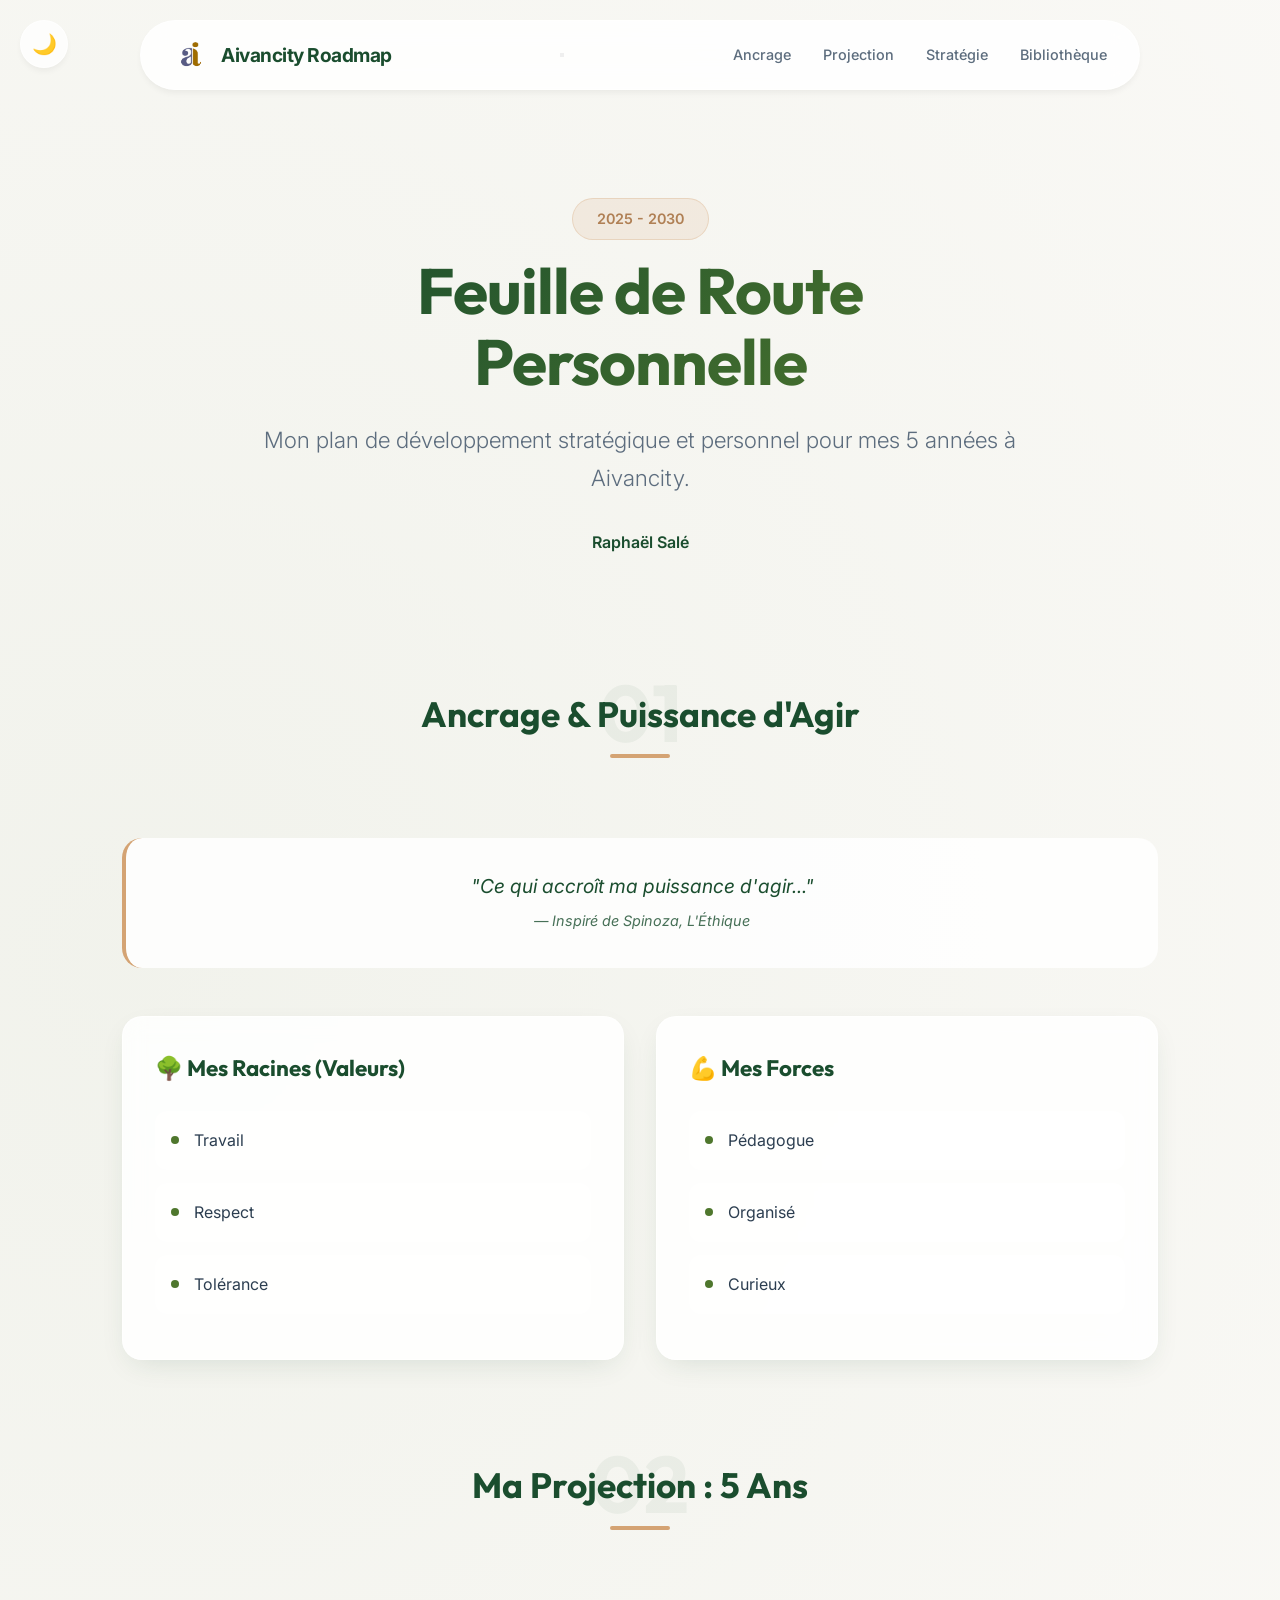
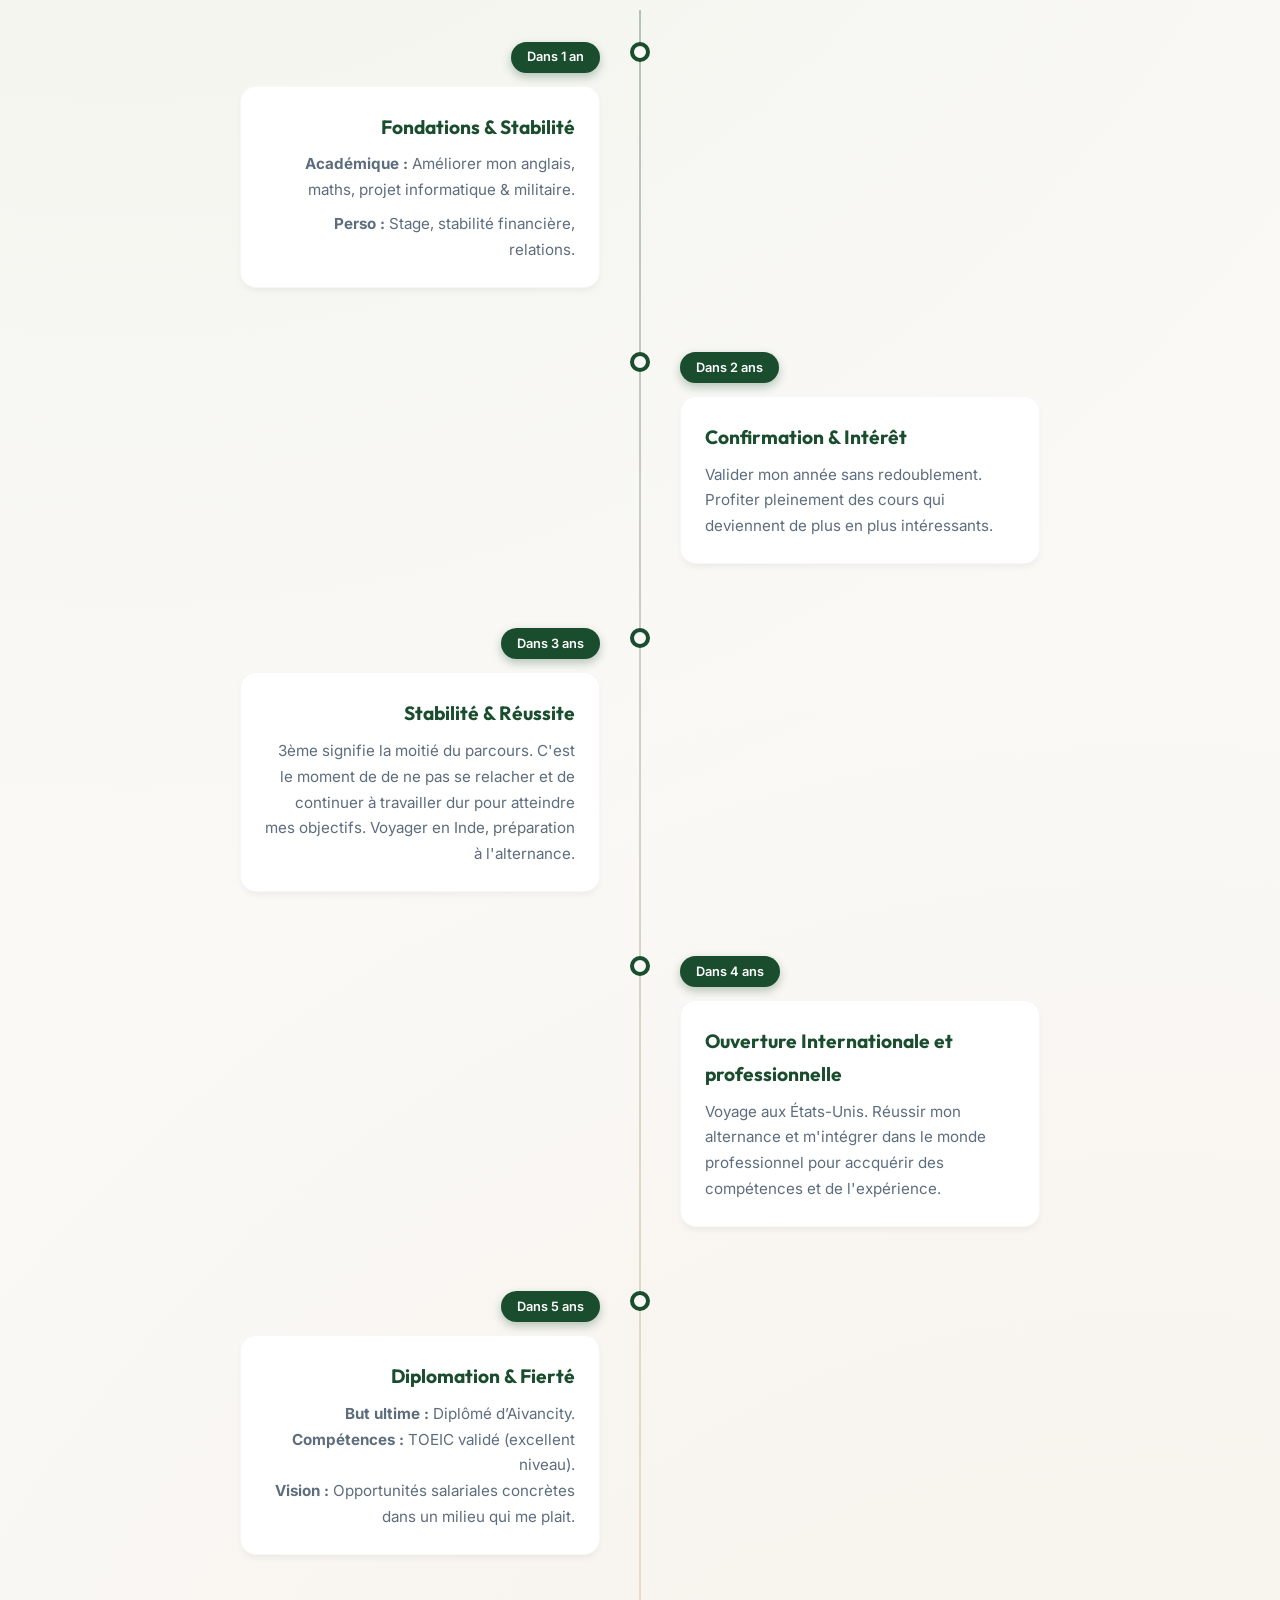
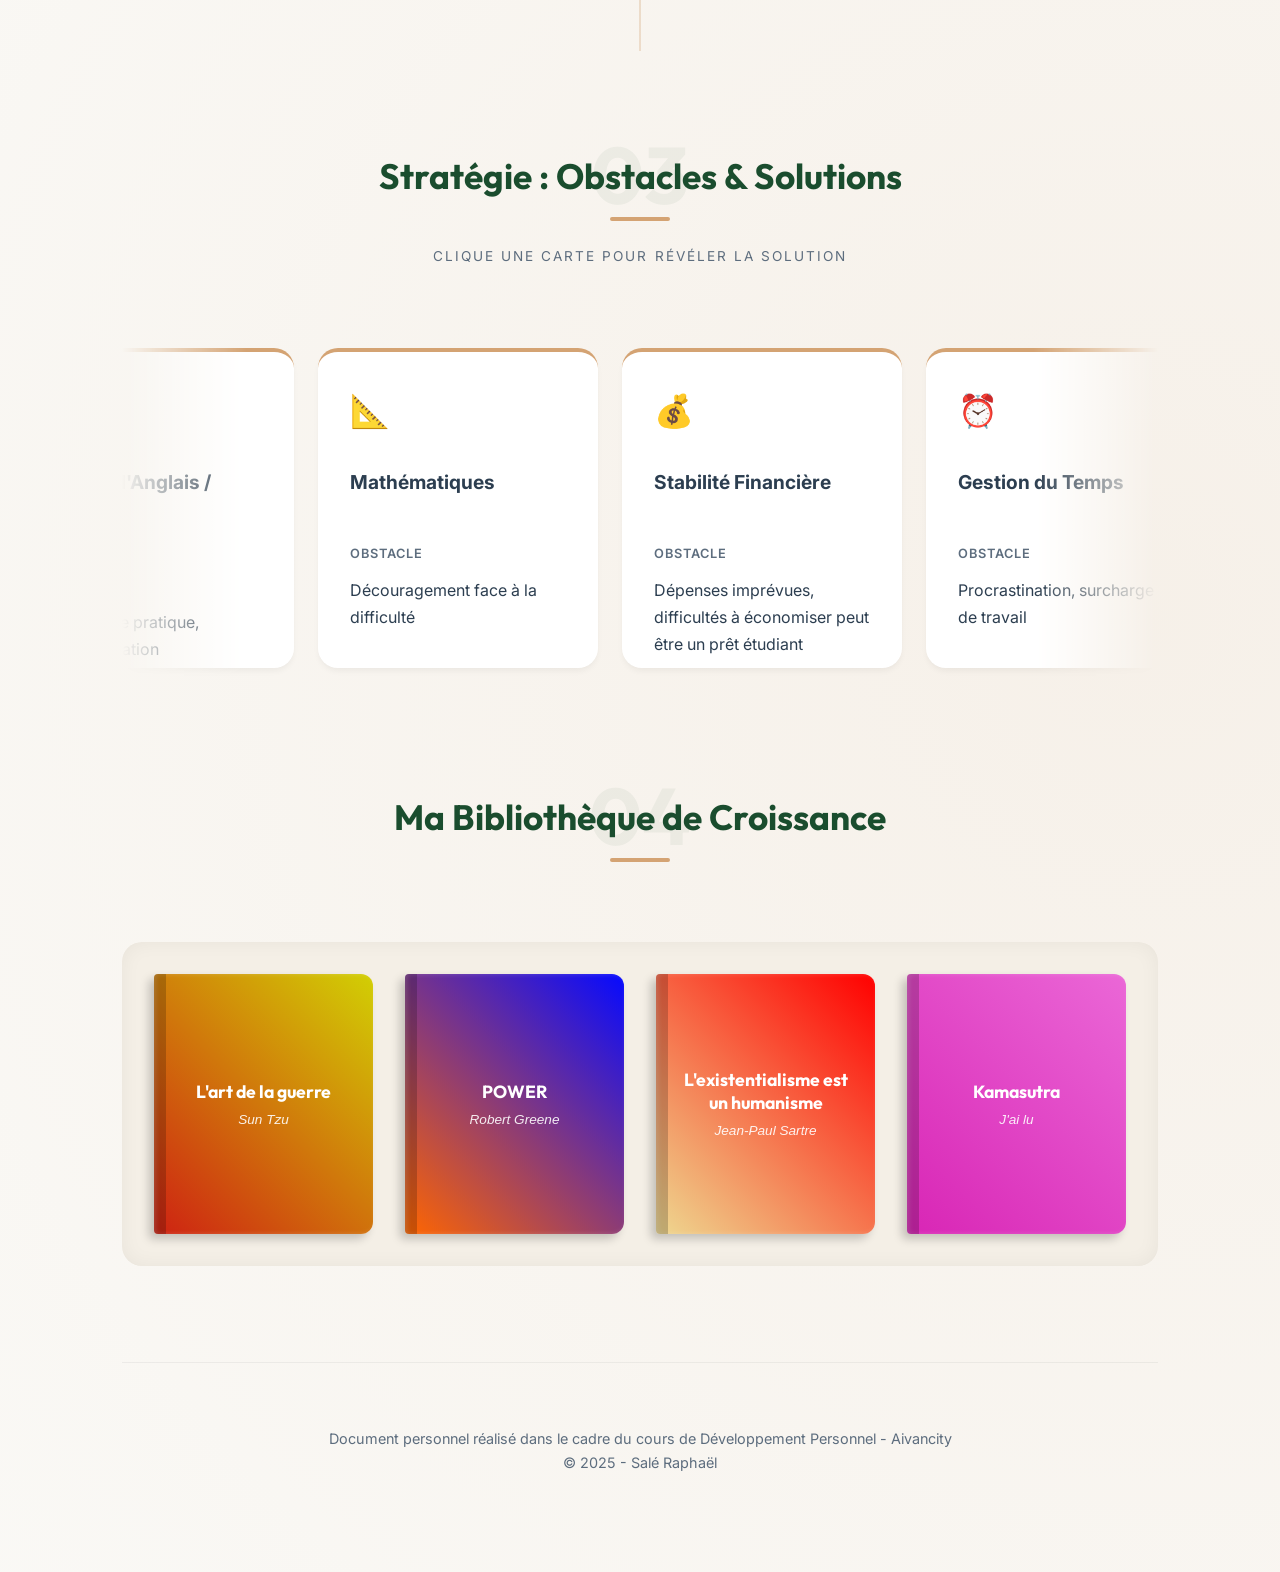
==== commit f5d98b07: "plus responsive" ====
--- a/index.html
+++ b/index.html
@@ -29,6 +29,11 @@
             <img src="logo.png" alt="Logo Aivancity" class="nav-logo-img">
             <span>Aivancity Roadmap</span>
         </div>
+
+        <button class="nav-toggle" aria-label="Basculer le menu">
+            <span class="hamburger"></span>
+        </button>
+
         <div class="nav-links">
             <a href="#ancrage">Ancrage</a>
             <a href="#projection">Projection</a>
@@ -125,7 +130,9 @@
                         <span class="year-badge">Dans 3 ans</span>
                         <div class="timeline-card">
                             <h3>Stabilité & Réussite</h3>
-                            <p>3ème signifie la moitié du parcours. C'est le moment de de ne pas se relacher et de continuer à travailler dur pour atteindre mes objectifs. Voyager en Inde, préparation à l'alternance.</p>
+                            <p>3ème signifie la moitié du parcours. C'est le moment de de ne pas se relacher et de
+                                continuer à travailler dur pour atteindre mes objectifs. Voyager en Inde, préparation à
+                                l'alternance.</p>
                         </div>
                     </div>
                 </div>
@@ -137,7 +144,8 @@
                         <span class="year-badge">Dans 4 ans</span>
                         <div class="timeline-card">
                             <h3>Ouverture Internationale et professionnelle</h3>
-                            <p>Voyage aux États-Unis. Réussir mon alternance et m'intégrer dans le monde professionnel pour accquérir des compétences et de l'expérience.
+                            <p>Voyage aux États-Unis. Réussir mon alternance et m'intégrer dans le monde professionnel
+                                pour accquérir des compétences et de l'expérience.
                             </p>
                         </div>
                     </div>
@@ -152,7 +160,8 @@
                             <h3>Diplomation & Fierté</h3>
                             <p><strong>But ultime :</strong> Diplômé d’Aivancity.</p>
                             <p><strong>Compétences :</strong> TOEIC validé (excellent niveau).</p>
-                            <p><strong>Vision :</strong> Opportunités salariales concrètes dans un milieu qui me plait.</p>
+                            <p><strong>Vision :</strong> Opportunités salariales concrètes dans un milieu qui me plait.
+                            </p>
                         </div>
                     </div>
                 </div>
@@ -544,7 +553,30 @@
                         event.preventDefault();
                         closeBookModal();
                     }
-
-                });
+                });
+
+                // -------------------------------
+                //  MOBILE MENU
+                // -------------------------------
+                const navToggle = document.querySelector('.nav-toggle');
+                const navLinks = document.querySelector('.nav-links');
+
+                if (navToggle && navLinks) {
+                    navToggle.addEventListener('click', () => {
+                        const isExpanded = navToggle.getAttribute('aria-expanded') === 'true';
+                        navToggle.setAttribute('aria-expanded', !isExpanded);
+                        navLinks.classList.toggle('nav-active');
+                        navToggle.classList.toggle('toggle-active');
+                    });
+
+                    // Close menu when clicking a link
+                    navLinks.querySelectorAll('a').forEach(link => {
+                        link.addEventListener('click', () => {
+                            navLinks.classList.remove('nav-active');
+                            navToggle.classList.remove('toggle-active');
+                            navToggle.setAttribute('aria-expanded', 'false');
+                        });
+                    });
+                }
             });
         </script>
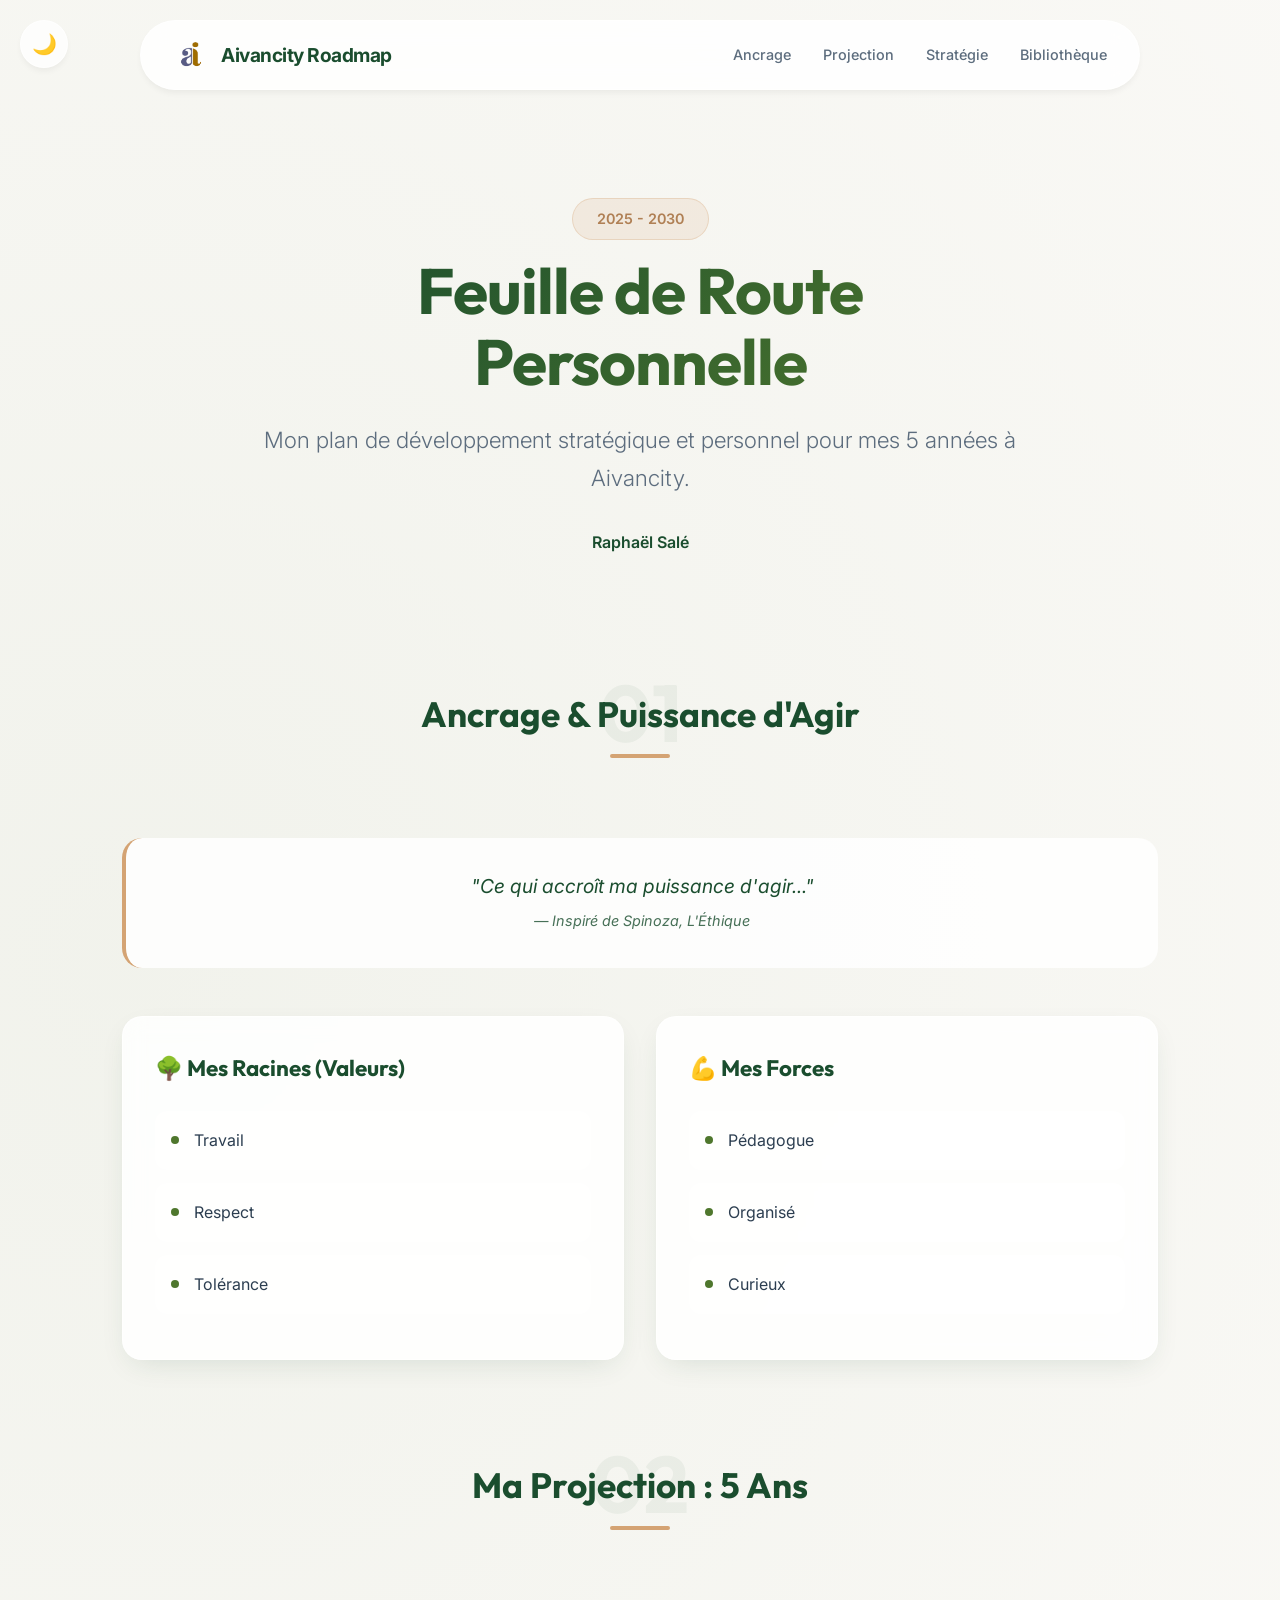
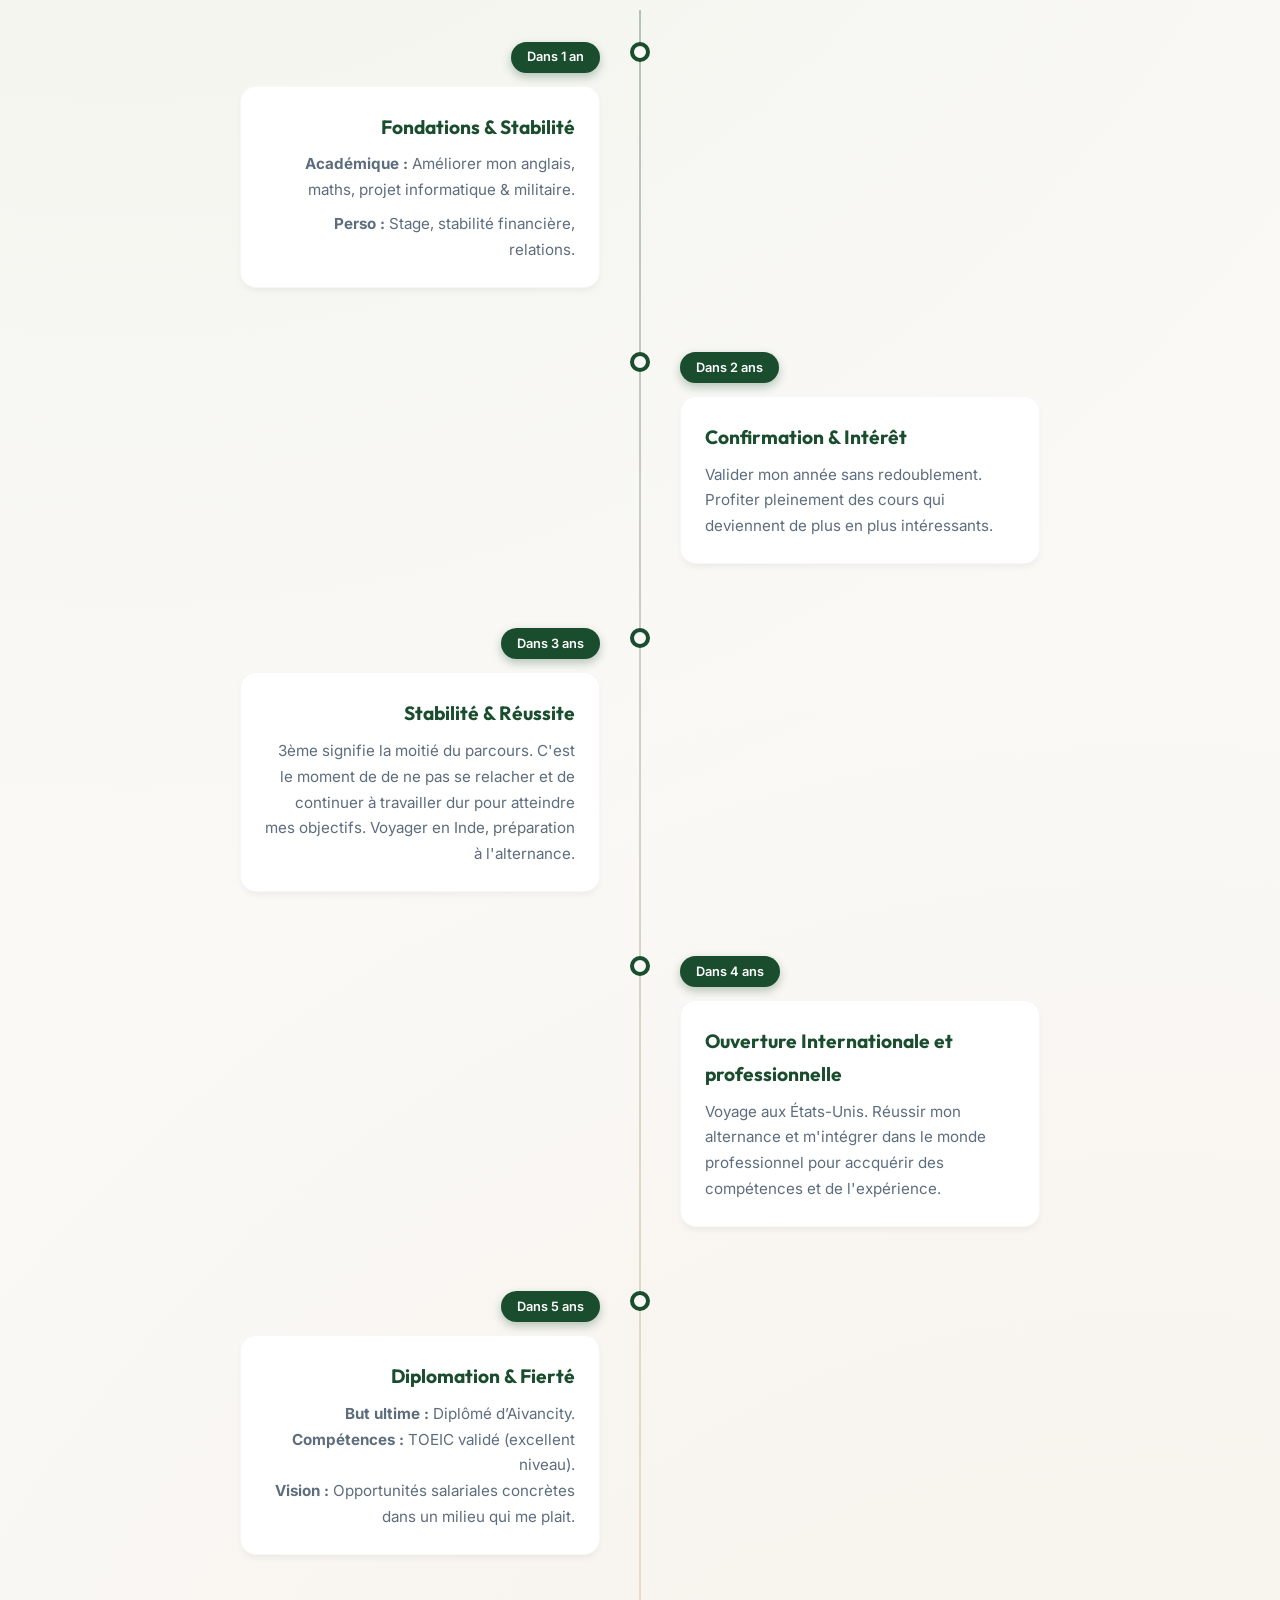
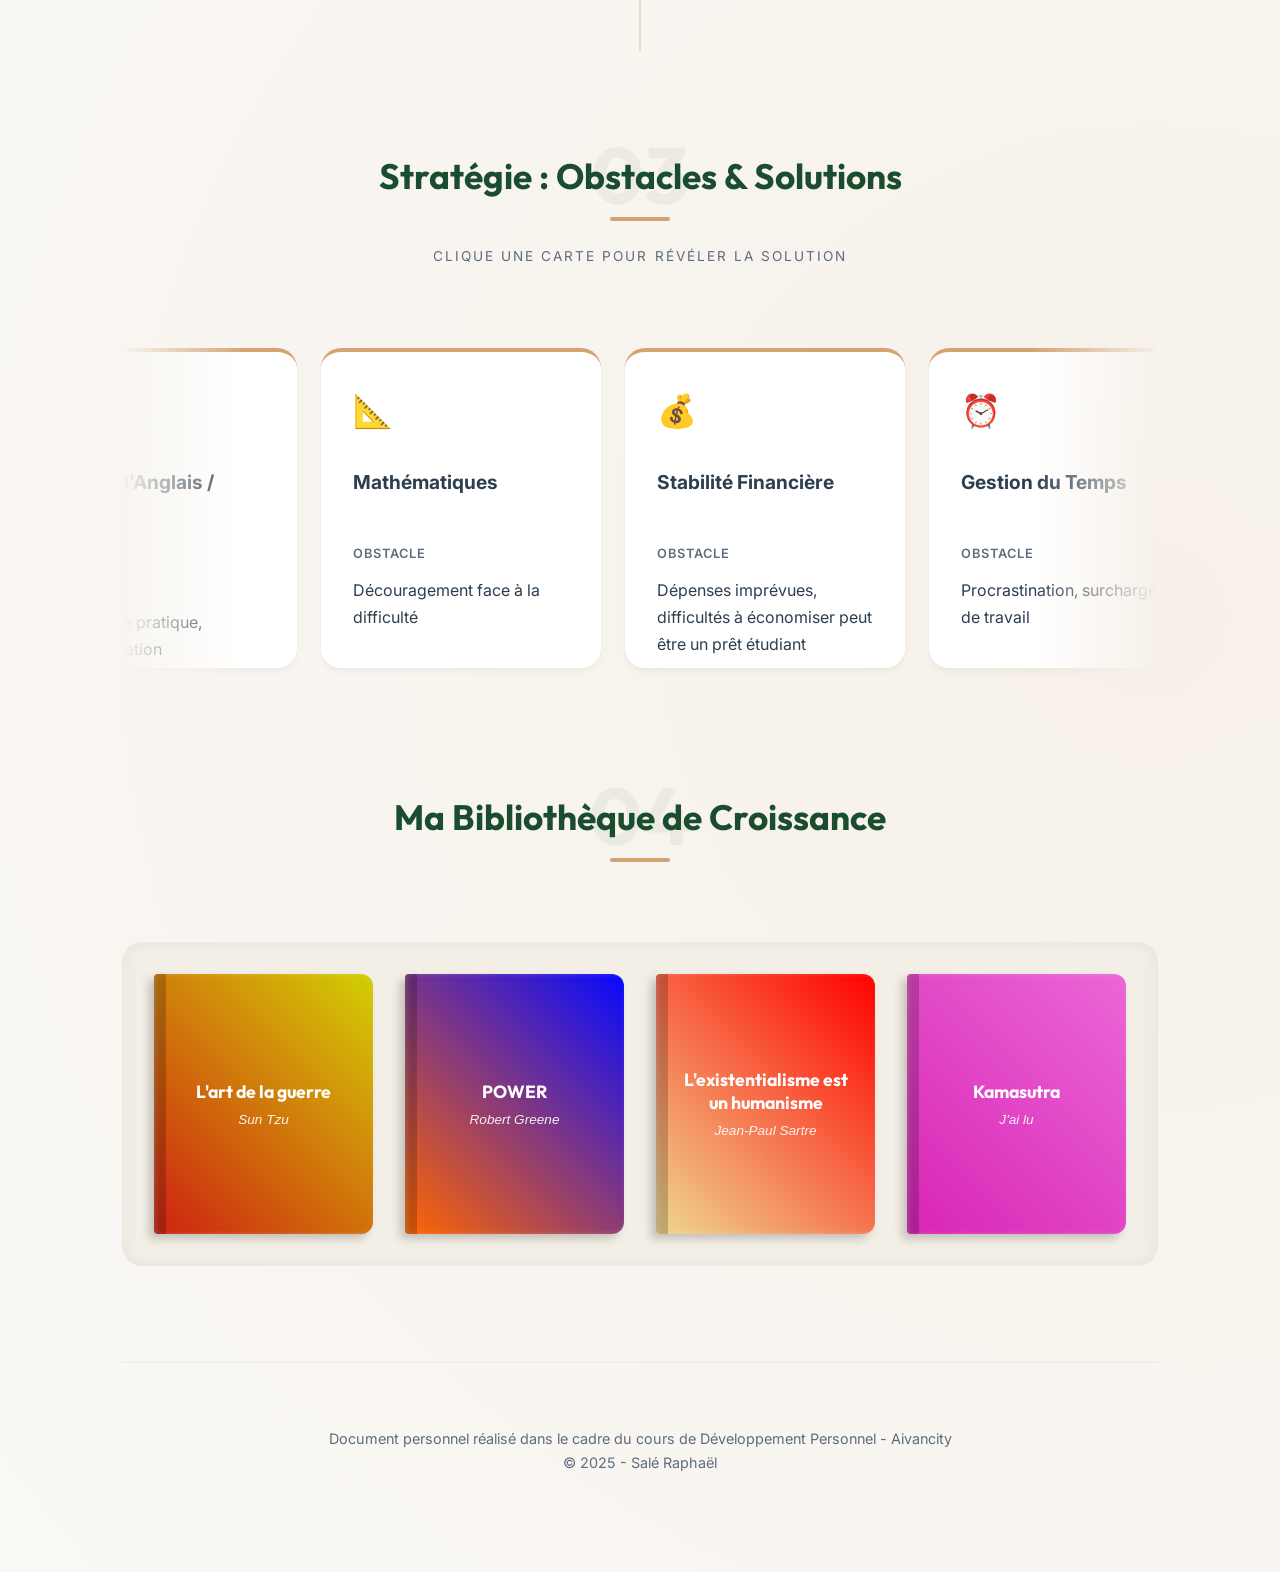
==== commit e8175061: "3 plus fluency" ====
--- a/index.html
+++ b/index.html
@@ -567,6 +567,7 @@
                         navToggle.setAttribute('aria-expanded', !isExpanded);
                         navLinks.classList.toggle('nav-active');
                         navToggle.classList.toggle('toggle-active');
+                        document.body.classList.toggle('menu-open');
                     });
 
                     // Close menu when clicking a link
@@ -575,6 +576,7 @@
                             navLinks.classList.remove('nav-active');
                             navToggle.classList.remove('toggle-active');
                             navToggle.setAttribute('aria-expanded', 'false');
+                            document.body.classList.remove('menu-open');
                         });
                     });
                 }
--- a/feuille-de-route.css
+++ b/feuille-de-route.css
@@ -217,6 +217,62 @@
     width: 100%;
 }
 
+/* --- HAMBURGER MENU --- */
+.nav-toggle {
+    display: none;
+    background: transparent;
+    border: none;
+    cursor: pointer;
+    padding: 0.5rem;
+    z-index: 1002;
+    /* Above the drawer */
+}
+
+.hamburger {
+    display: block;
+    width: 24px;
+    height: 2px;
+    background: var(--text-dark);
+    position: relative;
+    transition: var(--transition);
+    border-radius: 2px;
+}
+
+.hamburger::before,
+.hamburger::after {
+    content: '';
+    position: absolute;
+    width: 24px;
+    height: 2px;
+    background: var(--text-dark);
+    left: 0;
+    transition: var(--transition);
+    border-radius: 2px;
+}
+
+.hamburger::before {
+    top: -8px;
+}
+
+.hamburger::after {
+    top: 8px;
+}
+
+/* Hamburger Active State */
+.toggle-active .hamburger {
+    background: transparent;
+}
+
+.toggle-active .hamburger::before {
+    transform: rotate(45deg);
+    top: 0;
+}
+
+.toggle-active .hamburger::after {
+    transform: rotate(-45deg);
+    top: 0;
+}
+
 /* --- HERO SECTION --- */
 header {
     padding: 8rem 2rem 6rem;
@@ -612,19 +668,19 @@
     position: relative;
 }
 
-.shelf-grid > .book:nth-child(1) .book-cover {
+.shelf-grid>.book:nth-child(1) .book-cover {
     background: linear-gradient(45deg, #ce2212, #d2cf04);
 }
 
-.shelf-grid > .book:nth-child(2) .book-cover {
+.shelf-grid>.book:nth-child(2) .book-cover {
     background: linear-gradient(45deg, #ff6600, #060aff);
 }
 
-.shelf-grid > .book:nth-child(3) .book-cover {
+.shelf-grid>.book:nth-child(3) .book-cover {
     background: linear-gradient(45deg, #eed890, #ff0000);
 }
 
-.shelf-grid > .book:nth-child(4) .book-cover {
+.shelf-grid>.book:nth-child(4) .book-cover {
     background: linear-gradient(45deg, #d300acd7, #e622cfa9);
 }
 
@@ -797,14 +853,103 @@
 
 /* --- RESPONSIVE --- */
 @media (max-width: 768px) {
+    .theme-toggle {
+        top: auto;
+        bottom: 20px;
+        left: auto;
+        right: 20px;
+    }
+
     h1 {
         font-size: 2.5rem;
     }
 
     .navbar {
+        padding: 0.8rem 1.5rem;
+    }
+
+    .nav-toggle {
+        display: block;
+    }
+
+    .nav-links {
+        position: fixed;
+        top: 0;
+        right: 0;
+        height: 100vh;
+        width: 75%;
+        max-width: 300px;
+        background: var(--bg-color);
+        /* Use solid theme background for max performance */
+        /* backdrop-filter: blur(25px); REMOVED for performance (causes lag on slide) */
+        /* -webkit-backdrop-filter: blur(25px); REMOVED for performance */
         flex-direction: column;
-        gap: 1rem;
-        padding: 1rem;
+        align-items: center;
+        justify-content: center;
+        gap: 2.5rem;
+        transform: translateX(100%);
+        transition: transform 0.4s cubic-bezier(0.16, 1, 0.3, 1);
+        /* "Apple-like" ease-out curve */
+        box-shadow: -10px 0 30px rgba(0, 0, 0, 0.1);
+        z-index: 1001;
+        border-top-left-radius: 24px;
+        border-bottom-left-radius: 24px;
+        will-change: transform;
+    }
+
+    .nav-links.nav-active {
+        transform: translateX(0);
+    }
+
+    /* Backdrop Overlay - Optimized */
+    body::after {
+        content: '';
+        position: fixed;
+        inset: 0;
+        background: rgba(0, 0, 0, 0.5);
+        /* Stronger dim without blur for performance */
+        z-index: 999;
+        /* Ensure it is BEHIND the navbar (z-index 1000) */
+        opacity: 0;
+        pointer-events: none;
+        transition: opacity 0.3s ease;
+    }
+
+    body.menu-open::after {
+        opacity: 1;
+        pointer-events: auto;
+    }
+
+    body.menu-open {
+        overflow: hidden;
+    }
+
+    .nav-links a {
+        font-size: 1.3rem;
+        opacity: 0;
+        transform: translateX(30px);
+        transition: opacity 0.3s ease, transform 0.3s ease;
+    }
+
+    .nav-links.nav-active a {
+        opacity: 1;
+        transform: translateX(0);
+    }
+
+    .nav-links.nav-active a:nth-child(1) {
+        transition-delay: 0.1s;
+    }
+
+    .nav-links.nav-active a:nth-child(2) {
+        transition-delay: 0.2s;
+    }
+
+    .nav-links.nav-active a:nth-child(3) {
+        transition-delay: 0.3s;
+    }
+
+    .nav-links.nav-active a:nth-child(4) {
+        transition-delay: 0.4s;
     }
 
     .timeline::before {
@@ -846,5 +991,4 @@
         opacity: 1;
         transform: translateY(0);
     }
-}
-
+}
